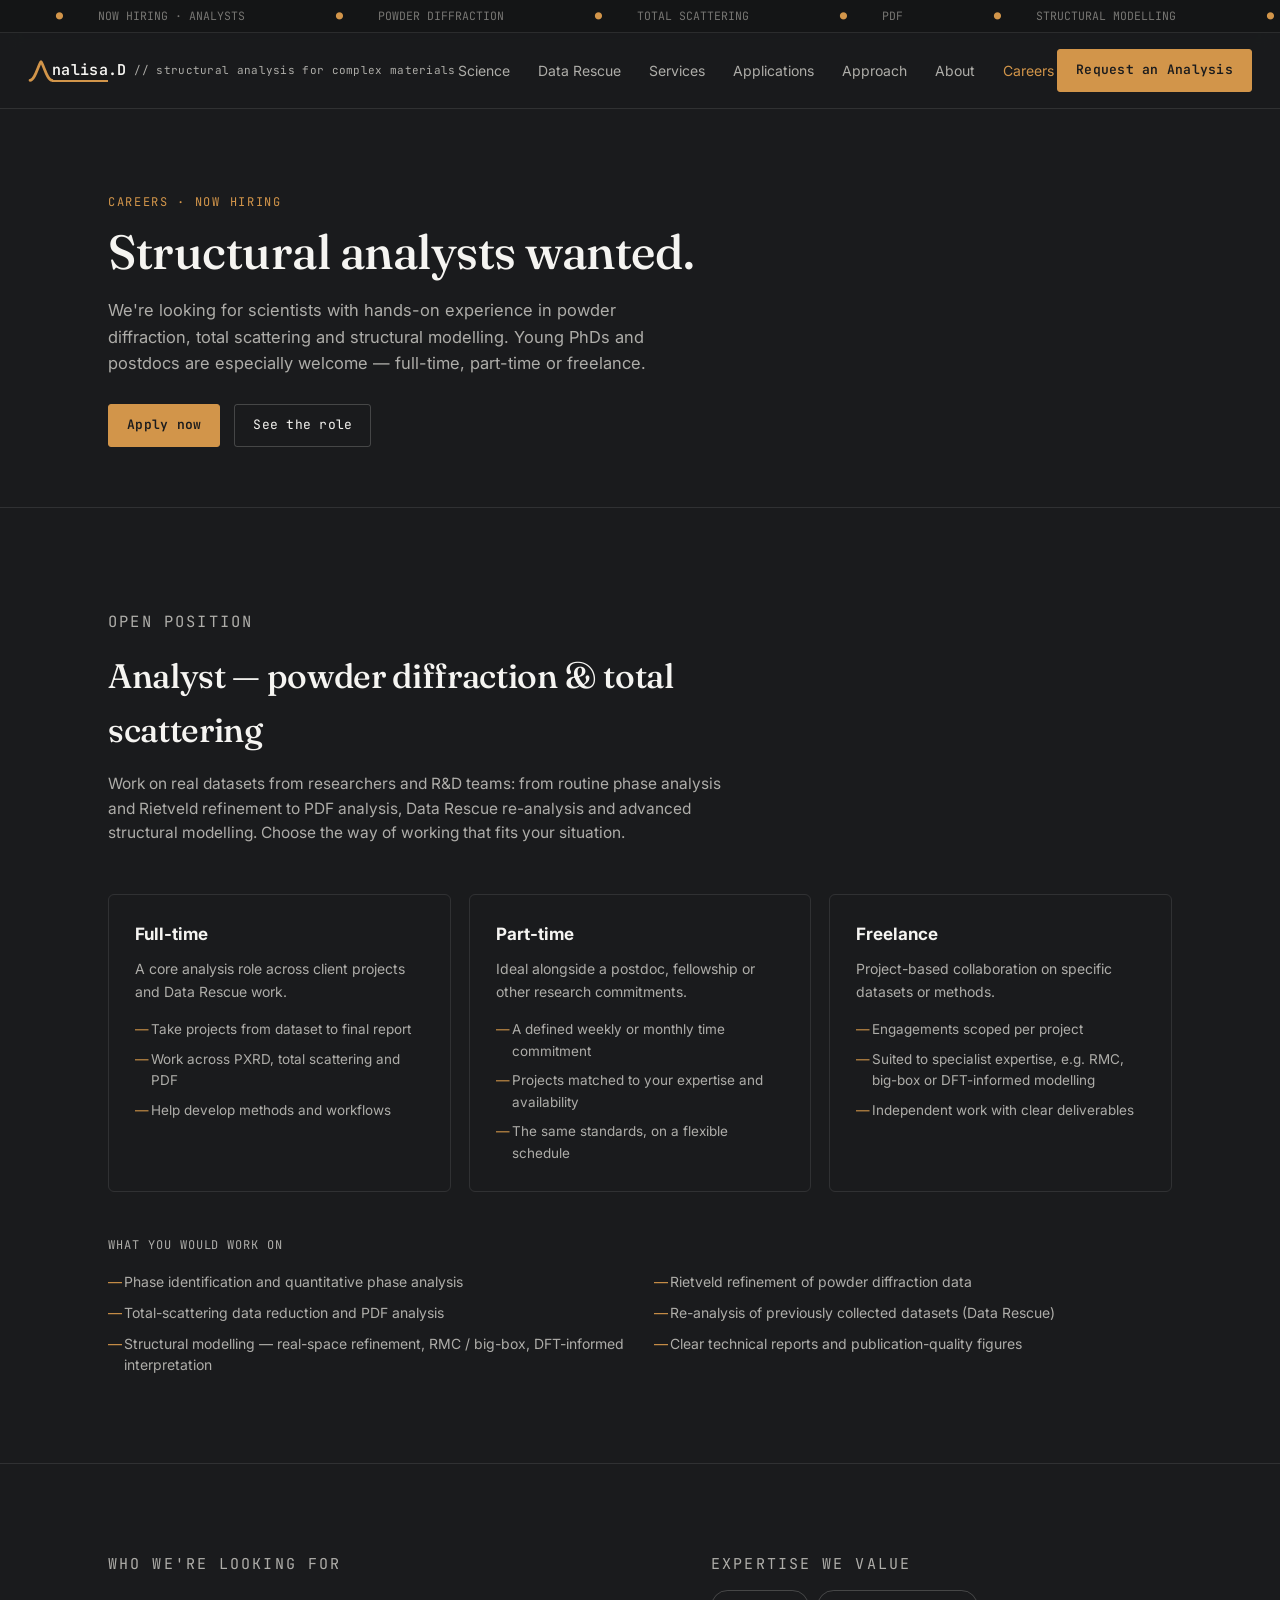
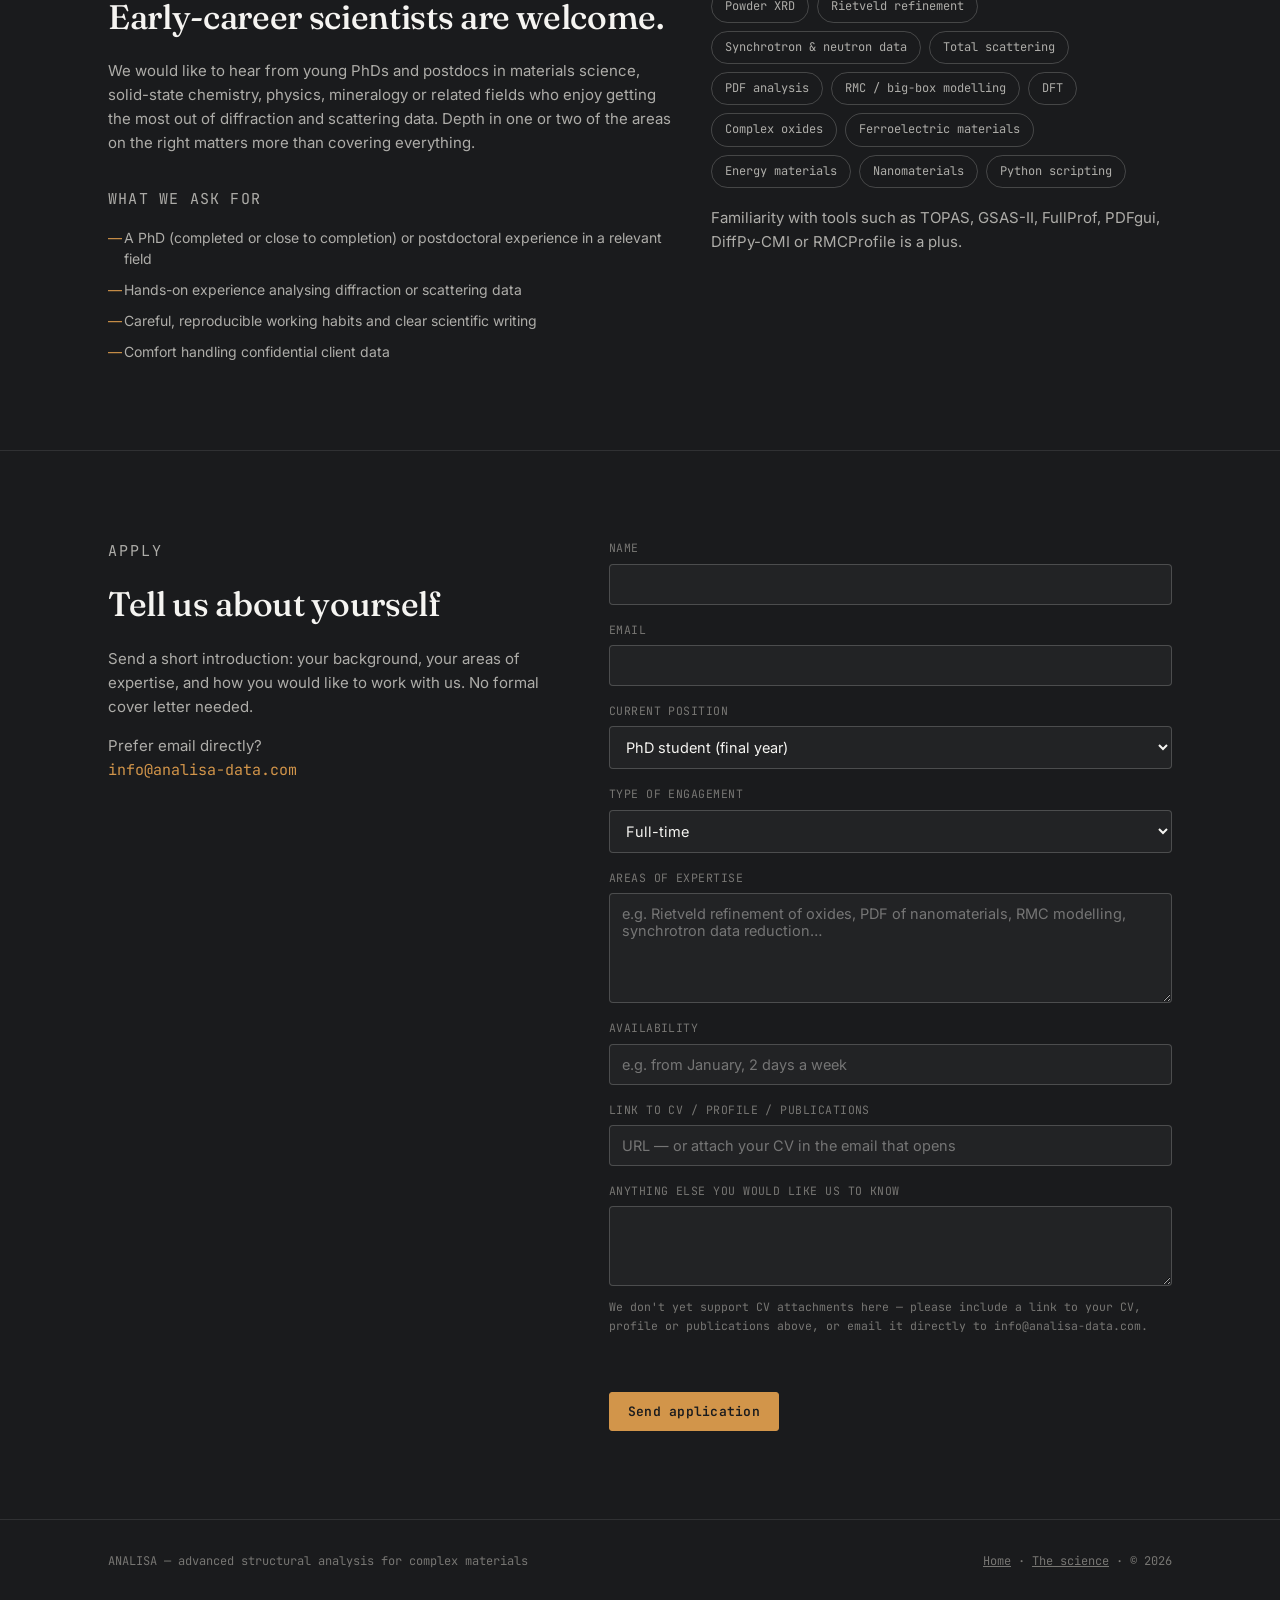
==== careers.html @ 8b906e0c "Add files via upload" ====
<!--
  ============================================================
  EDITING GUIDE — read this before making changes
  ============================================================
  This is a plain HTML file: no build step, no compiler.
  Edit it directly in cPanel File Manager's built-in editor,
  or in any text editor, then re-upload/save.

  SAFE TO EDIT YOURSELF:
    - Any visible text (search for the words you see on the
      site — headlines, paragraphs, card copy, stats, email).
    - Colors: see the ":root { ... }" block near the top of
      the <style> section below. Each --name: #hexcode; line
      is a color used sitewide — change the hex value, it
      updates everywhere that variable is used.

  ASK CLAUDE BEFORE EDITING:
    - Anything inside the final <script> block — this is the
      code that generates the diffraction/PDF charts from
      data, not hand-drawn artwork.
    - Layout/structure changes (new sections, grids, pages).
  ============================================================
-->
<!DOCTYPE html>
<html lang="en">
<head>
<meta charset="UTF-8">
<meta name="viewport" content="width=device-width, initial-scale=1.0">
<title>Careers — Analisa | Analyst positions in powder diffraction &amp; total scattering</title>
<meta name="description" content="Analisa is hiring analysts with expertise in powder diffraction, total scattering and structural modelling — full-time, part-time or freelance. Young PhDs and postdocs welcome.">
<link rel="preconnect" href="https://fonts.googleapis.com">
<link rel="preconnect" href="https://fonts.gstatic.com" crossorigin>
<link href="https://fonts.googleapis.com/css2?family=Fraunces:ital,wght@0,300;0,400;0,500;0,600;1,400;1,500&family=Inter:wght@400;500;600;700&family=JetBrains+Mono:wght@400;500;600&display=swap" rel="stylesheet">
<style>
  /* SITEWIDE COLORS — change any hex value below, it updates everywhere that variable is used */
  :root{
    --bg: #1A1B1D;
    --bg-panel: #222325;
    --bg-panel-2: #28292C;
    --accent: #D2954A;
    --blue: #7B9BB8;
    --rose: #C17568;
    --text: #F5F4F1;
    --text-dim: #AEADA9;
    --text-faint: #777673;
    --line: rgba(245,244,241,0.10);
    --line-strong: rgba(245,244,241,0.20);
    --font-display: 'Fraunces', serif;
    --font-body: 'Inter', sans-serif;
    --font-mono: 'JetBrains Mono', monospace;
    --wrap: 1120px;
  }

  *{ box-sizing: border-box; }
  html{ scroll-behavior: smooth; }
  @media (prefers-reduced-motion: reduce){
    html{ scroll-behavior: auto; }
    *{ animation-duration: 0.001ms !important; animation-iteration-count: 1 !important; transition-duration: 0.001ms !important; scroll-behavior: auto !important; }
  }

  body{
    margin:0;
    background: var(--bg);
    color: var(--text);
    font-family: var(--font-body);
    font-size: 16px;
    line-height: 1.6;
    -webkit-font-smoothing: antialiased;
  }

  a{ color: inherit; }
  :focus-visible{ outline: 2px solid var(--accent); outline-offset: 3px; }

  .wrap{ max-width: var(--wrap); margin: 0 auto; padding: 0 28px; }

  .eyebrow{
    font-family: var(--font-mono);
    font-size: 12px;
    letter-spacing: 0.14em;
    text-transform: uppercase;
    color: var(--accent);
    margin: 0 0 14px;
  }

  h1,h2,h3{ font-family: var(--font-display); font-weight: 500; margin: 0; color: var(--text); }

  /* ---------- Top ticker ---------- */
  .ticker{
    border-bottom: 1px solid var(--line);
    background: #141516;
    overflow: hidden;
    white-space: nowrap;
    font-family: var(--font-mono);
    font-size: 11.5px;
    color: var(--text-faint);
    padding: 7px 0;
  }
  .ticker span{ padding: 0 28px; }
  .ticker .dot{ color: var(--accent); }

  /* ---------- Nav ---------- */
  header.nav{
    position: sticky; top: 0; z-index: 50;
    background: rgba(26,27,29,0.86);
    backdrop-filter: blur(10px);
    border-bottom: 1px solid var(--line);
  }
  .nav-inner{
    display:flex; align-items:center; justify-content:space-between;
    padding: 16px 28px;
  }
  .logo{
    font-family: var(--font-mono);
    font-weight: 600;
    font-size: 15px;
    letter-spacing: 0.02em;
    text-decoration:none;
    color: var(--text);
    display:flex; align-items:center; gap:8px;
  }
  .logo .mark{ color: var(--accent); }
  .logo-lockup{ display:inline-flex; align-items:flex-end; }
  .peak-mark{ width: 26px; height: 22px; display:block; margin-right: -2px; }
  .logo-word{ font-family: var(--font-mono); font-weight: 600; font-size: 15px; letter-spacing: 0.02em; color: var(--text); border-bottom: 2px solid var(--accent); padding-bottom: 2px; line-height: 1; }
  .logo-suffix{ font-family: var(--font-mono); font-weight: 600; font-size: 15px; letter-spacing: 0.02em; color: var(--text); border-bottom: 2px solid transparent; padding-bottom: 2px; line-height: 1; }
  .logo .sub{ color: var(--text-dim); font-weight: 400; font-size: 11px; display:none; }
  @media (min-width: 1200px){ .logo .sub{ display:inline; } }

  nav.links{ display:none; gap: 28px; font-size: 14px; }
  nav.links a{ white-space: nowrap; }
  @media (max-width: 1100px){ nav.links{ gap: 20px; } }
  nav.links a{ text-decoration:none; color: var(--text-dim); transition: color .15s; }
  nav.links a:hover{ color: var(--text); }
  @media (min-width: 900px){ nav.links{ display:flex; } }

  .btn{
    font-family: var(--font-mono);
    font-size: 13px;
    letter-spacing: 0.02em;
    padding: 10px 18px;
    border-radius: 3px;
    text-decoration: none;
    display: inline-block;
    border: 1px solid var(--line-strong);
    color: var(--text);
    transition: border-color .15s, color .15s, background .15s;
  }
  .btn.primary{ background: var(--accent); color: #1A1B1D; border-color: var(--accent); font-weight: 600; }
  .btn.primary:hover{ background: #E5A85C; }
  .btn.ghost:hover{ border-color: var(--text-dim); color: var(--text); background: var(--bg-panel); }

  /* ---------- Hero ---------- */
  .hero{ position: relative; padding: 84px 0 60px; overflow: hidden; }
  .hero-content{ position: relative; max-width: 700px; }
  .hero h1{ font-size: clamp(32px, 4.6vw, 48px); line-height: 1.1; letter-spacing: -0.01em; }
  .hero p.lede{ color: var(--text-dim); font-size: 16.5px; margin: 18px 0 0; max-width: 560px; }
  .hero-ctas{ display:flex; gap: 14px; flex-wrap: wrap; margin-top: 28px; }
  .capabilities{ display:grid; grid-template-columns: repeat(2,1fr); gap: 12px; margin-top: 32px; max-width: 560px; }
  @media (min-width: 640px){ .capabilities{ grid-template-columns: repeat(4,1fr); } }
  .capability{ border: 1px solid var(--line); border-radius: 6px; padding: 12px 14px; }
  .capability b{ display:block; font-family: var(--font-mono); font-size: 12.5px; color: var(--accent); margin-bottom: 4px; }
  .capability span{ display:block; font-size: 12px; color: var(--text-faint); }
  .carousel-caption{ font-family: var(--font-mono); font-size: 12.5px; color: var(--text-faint); margin: 0 0 14px; max-width: 640px; }

  /* ---------- Slide carousel ---------- */
  .carousel-wrap{ position: relative; margin-top: 40px; }
  .carousel{
    display:flex; overflow-x:auto; scroll-snap-type:x mandatory; scroll-behavior:smooth;
    border-radius: 8px; border: 1px solid var(--line); background: var(--bg-panel);
    -webkit-overflow-scrolling:touch; scrollbar-width:none;
  }
  .carousel::-webkit-scrollbar{ display:none; }
  .slide{
    flex: 0 0 100%; scroll-snap-align: start; padding: 30px 36px; min-height: 260px;
    display:flex; flex-direction:column; justify-content:center;
  }
  .slide + .slide{ border-left: 1px solid var(--line); }
  .slide-eyebrow{ font-family: var(--font-mono); font-size: 11px; letter-spacing: 0.12em; text-transform: uppercase; color: var(--accent); margin-bottom: 10px; }
  .slide h3{ font-family: var(--font-body); font-weight: 700; font-size: 21px; margin-bottom: 10px; }
  .slide p{ color: var(--text-dim); font-size: 14.5px; max-width: 460px; margin: 0; }
  .slide-inner{ display:flex; align-items:center; justify-content: space-between; gap: 28px; flex-wrap: wrap; }
  .slide-text{ flex: 1 1 240px; }
  .slide-visual{ flex: 0 1 380px; max-width: 380px; min-width: 0; }
  .slide-visual svg{ display:block; width:100%; height:auto; }
  .slide-visual svg#slideSpots{ max-width: 220px; margin: 0 auto; }
  .slide.intro-slide, .slide.cta-slide{ align-items:center; text-align:center; }
  .slide.intro-slide h3, .slide.cta-slide h3{ font-size: 26px; max-width: 520px; }
  .slide.intro-slide p, .slide.cta-slide p{ margin: 0 auto; }
  .slide.cta-slide .btn{ margin-top: 20px; }

  .carousel-arrow{
    position:absolute; top:50%; transform:translateY(-50%);
    width:38px; height:38px; border-radius:50%;
    background: var(--bg-panel); border: 1px solid var(--line-strong);
    display:flex; align-items:center; justify-content:center; cursor:pointer; z-index:5;
    color: var(--text); font-family: var(--font-mono);
  }
  .carousel-arrow:hover{ border-color: var(--accent); color: var(--accent); }
  .carousel-arrow.prev{ left:-19px; }
  .carousel-arrow.next{ right:-19px; }
  @media (max-width: 760px){ .carousel-arrow{ display:none; } }

  .carousel-dots{ display:flex; justify-content:center; gap: 8px; margin-top: 16px; }
  .carousel-dot{ width:7px; height:7px; border-radius:50%; background: var(--line-strong); border:none; cursor:pointer; padding:0; transition: background .15s, transform .15s; }
  .carousel-dot.active{ background: var(--accent); transform: scale(1.35); }

  /* ---------- Sections generic ---------- */
  section{ padding: 88px 0; border-top: 1px solid var(--line); }
  section .head{ max-width: 620px; margin-bottom: 48px; }
  section h2{ font-size: clamp(26px, 3.4vw, 34px); letter-spacing: -0.01em; }
  section .head p{ color: var(--text-dim); margin-top: 14px; font-size: 15.5px; }

  /* ---------- Method ---------- */
  .stages{ display:grid; grid-template-columns: 1fr; gap: 0; }
  .stage{ display:grid; grid-template-columns: 64px 1fr; gap: 20px; padding: 26px 0; border-top: 1px solid var(--line); }
  .stage:first-child{ border-top: 1px solid var(--line-strong); }
  .stage-num{ font-family: var(--font-mono); color: var(--accent); font-size: 13px; padding-top: 3px; }
  .stage h3{ font-size: 19px; font-weight: 500; margin-bottom: 8px; font-family: var(--font-body); font-weight:600; }
  .stage p{ color: var(--text-dim); margin: 0; font-size: 15px; max-width: 620px; }

  .pull-quote{ margin-top: 48px; padding-top: 40px; border-top: 1px solid var(--line); }
  .pull-quote p{ font-family: var(--font-display); font-style: italic; font-weight: 400; font-size: clamp(20px, 2.6vw, 27px); color: var(--text); max-width: 760px; margin: 0; line-height: 1.4; }

  /* ---------- Data Rescue section ---------- */
  .subhead{ font-family: var(--font-mono); font-size: 12px; letter-spacing: 0.08em; text-transform: uppercase; color: var(--text-dim); margin: 0 0 16px; }
  .situation-grid{ display:grid; grid-template-columns: 1fr; gap: 10px 28px; }
  @media (min-width: 760px){ .situation-grid{ grid-template-columns: 1fr 1fr; } }
  .situation-grid div{ color: var(--text-dim); font-size: 14px; padding-left: 16px; position: relative; line-height: 1.5; }
  .situation-grid div::before{ content:'—'; position:absolute; left:0; color: var(--accent); }
  .subcol-grid{ display:grid; grid-template-columns: 1fr; gap: 28px; }
  @media (min-width: 640px){ .subcol-grid{ grid-template-columns: 1fr 1fr; } }
  .subcol-grid b{ display:block; font-family: var(--font-mono); font-size: 12.5px; color: var(--accent); margin-bottom: 10px; letter-spacing: .03em; }
  .subcol-grid ul{ list-style:none; margin:0; padding:0; display:grid; gap: 7px; }
  .subcol-grid li{ color: var(--text-dim); font-size: 13.5px; padding-left: 14px; position: relative; }
  .subcol-grid li::before{ content:'·'; position:absolute; left:0; color: var(--text-faint); }

  /* ---------- Outputs ---------- */
  .outputs{ display:grid; grid-template-columns: 1fr; gap: 24px; }
  @media (min-width: 900px){ .outputs{ grid-template-columns: 1fr 1fr; } }
  .output-card{ background: var(--bg-panel); border: 1px solid var(--line); border-radius: 6px; padding: 22px; }
  .output-card h3{ font-family: var(--font-body); font-weight: 600; font-size: 16px; margin-bottom: 4px; }
  .output-card .sub{ color: var(--text-faint); font-size: 12.5px; font-family: var(--font-mono); margin-bottom: 16px; }
  .output-card svg{ display:block; width:100%; height:auto; }
  .stats{
    margin-top: 16px; display:grid; grid-template-columns: repeat(3,1fr); gap: 10px;
    font-family: var(--font-mono); font-size: 12px; border-top: 1px solid var(--line); padding-top: 14px;
  }
  .stats div span{ display:block; color: var(--text-faint); font-size: 10.5px; margin-bottom: 3px; letter-spacing: .04em; }
  .stats div b{ color: var(--text); font-weight: 500; font-size: 14px; }
  .legend{ display:flex; gap:16px; flex-wrap:wrap; font-family: var(--font-mono); font-size: 11px; color: var(--text-dim); margin-top: 10px; }
  .legend i{ display:inline-block; width:10px; height:2px; margin-right:6px; vertical-align: middle; }

  /* ---------- Applications ---------- */
  .app-grid{ display:grid; grid-template-columns: 1fr; gap: 1px; background: var(--line); border: 1px solid var(--line); border-radius: 6px; overflow:hidden; }
  @media (min-width: 720px){ .app-grid{ grid-template-columns: 1fr 1fr; } }
  @media (min-width: 1020px){ .app-grid-6{ grid-template-columns: 1fr 1fr 1fr; } }
  .app-card{ background: var(--bg-panel); padding: 28px; }
  .app-card .tag{ font-family: var(--font-mono); font-size: 11px; color: var(--accent); letter-spacing: .05em; margin-bottom: 10px; text-transform: uppercase;}
  .app-card h3{ font-family: var(--font-body); font-weight: 600; font-size: 17px; margin-bottom: 10px; }
  .app-card p{ color: var(--text-dim); font-size: 14.5px; margin:0; }

  /* ---------- Services (technical) ---------- */
  .service-grid{ display:grid; grid-template-columns: 1fr; gap: 18px; }
  @media (min-width: 900px){ .service-grid{ grid-template-columns: repeat(3,1fr); } }
  .service-detail{ border: 1px solid var(--line); border-radius: 6px; padding: 26px; transition: border-color .15s; }
  .service-detail:hover{ border-color: var(--line-strong); }
  .service-detail h3{ font-family: var(--font-body); font-weight: 700; font-size: 17px; margin-bottom: 10px; }
  .service-detail > p{ color: var(--text-dim); font-size: 14px; margin: 0 0 16px; }
  .service-detail ul{ list-style:none; margin:0; padding:0; display:grid; gap: 8px; }
  .service-detail li{ color: var(--text-dim); font-size: 13.5px; padding-left: 16px; position: relative; }
  .service-detail li::before{ content:'—'; position:absolute; left:0; color: var(--accent); }

  .tier-note{ margin-top: 40px; padding-top: 32px; border-top: 1px solid var(--line); }
  .tiers{ display:grid; grid-template-columns: 1fr; gap: 12px; margin-bottom: 18px; }
  @media (min-width: 720px){ .tiers{ grid-template-columns: repeat(3,1fr); } }
  .tier{ border: 1px solid var(--line); border-radius: 6px; padding: 14px 16px; }
  .tier b{ display:block; font-family: var(--font-mono); font-size: 13px; color: var(--accent); margin-bottom: 4px; }
  .tier span{ display:block; font-size: 13px; color: var(--text-dim); }
  .tier-note > p{ font-size: 14.5px; color: var(--text-dim); margin:0; }
  .tier-note > p a{ color: var(--accent); text-decoration: underline; }

  /* ---------- About ---------- */
  .about-grid{ display:grid; grid-template-columns: 1fr; gap: 40px; }
  @media (min-width: 900px){ .about-grid{ grid-template-columns: 1.1fr 0.9fr; } }
  .about-grid p{ color: var(--text-dim); font-size: 15px; }
  .chip-list{ display:flex; flex-wrap:wrap; gap: 8px; }
  .chip{ font-family: var(--font-mono); font-size: 12px; color: var(--text-dim); border: 1px solid var(--line-strong); border-radius: 20px; padding: 6px 13px; }

  /* ---------- Contact ---------- */
  .contact-grid{ display:grid; grid-template-columns: 1fr; gap: 40px; }
  @media (min-width: 900px){ .contact-grid{ grid-template-columns: 0.9fr 1.1fr; } }
  .contact-info p{ color: var(--text-dim); font-size: 15px; }
  .contact-info .email{ font-family: var(--font-mono); color: var(--accent); text-decoration:none; font-size: 15px; }
  .contact-info .email:hover{ text-decoration: underline; }
  form{ display:grid; gap: 16px; }
  .field{ display:grid; gap: 6px; }
  label{ font-family: var(--font-mono); font-size: 11.5px; color: var(--text-faint); letter-spacing: .04em; text-transform: uppercase; }
  input, textarea, select{
    background: var(--bg-panel);
    border: 1px solid var(--line-strong);
    border-radius: 4px;
    padding: 11px 12px;
    color: var(--text);
    font-family: var(--font-body);
    font-size: 14.5px;
  }
  input:focus, textarea:focus, select:focus{ border-color: var(--accent); }
  textarea{ resize: vertical; min-height: 110px; }
  .form-note{ font-family: var(--font-mono); font-size: 11.5px; color: var(--text-faint); margin-top: -4px; }
  .form-status{ font-size: 13.5px; margin: 0; min-height: 1em; }
  .form-status.success{ color: #7FBF7F; }
  .form-status.error{ color: var(--rose); }

  /* ---------- Footer ---------- */
  footer{ border-top: 1px solid var(--line); padding: 32px 0; }
  .foot-inner{ display:flex; justify-content: space-between; align-items:center; flex-wrap: wrap; gap: 10px; font-family: var(--font-mono); font-size: 12px; color: var(--text-faint); }

  /* ---------- Reveal on scroll ---------- */
  .reveal{ opacity: 0; transform: translateY(14px); transition: opacity .6s ease, transform .6s ease; }
  .reveal.in{ opacity: 1; transform: translateY(0); }
</style>
<style>
  /* ---------- Careers page additions ---------- */
  .role-head{ max-width: 720px; }
  .apply-note{ font-family: var(--font-mono); font-size: 12.5px; color: var(--text-dim); margin-top: 22px; }
  .req-block{ margin-top: 44px; }
  .tools-note{ color: var(--text-dim); font-size: 14px; margin: 18px 0 0; }
  nav.links a.active{ color: var(--accent); }
</style>
</head>
<body>

<div class="ticker" aria-hidden="true">
  <span><span class="dot">●</span> NOW HIRING · ANALYSTS</span>
  <span><span class="dot">●</span> POWDER DIFFRACTION</span>
  <span><span class="dot">●</span> TOTAL SCATTERING</span>
  <span><span class="dot">●</span> PDF</span>
  <span><span class="dot">●</span> STRUCTURAL MODELLING</span>
  <span><span class="dot">●</span> NOW HIRING · ANALYSTS</span>
  <span><span class="dot">●</span> POWDER DIFFRACTION</span>
  <span><span class="dot">●</span> TOTAL SCATTERING</span>
</div>

<header class="nav">
  <div class="nav-inner">
    <a class="logo" href="index.html">
      <span class="logo-lockup"><svg class="peak-mark" viewBox="0 0 30 26" aria-hidden="true"><path d="M2,24 C8,24 12,5 15,2 C18,5 22,24 28,24" fill="none" stroke="var(--accent)" stroke-width="3.2" stroke-linecap="round" stroke-linejoin="round"/></svg><span class="logo-word">nalisa</span><span class="logo-suffix">.D</span></span><span class="sub">// structural analysis for complex materials</span>
    </a>
    <nav class="links">
      <a href="science.html">Science</a>
      <a href="index.html#data-rescue">Data Rescue</a>
      <a href="index.html#services">Services</a>
      <a href="index.html#applications">Applications</a>
      <a href="index.html#approach">Approach</a>
      <a href="index.html#about">About</a>
      <a href="careers.html" class="active">Careers</a>
    </nav>
    <a class="btn primary" href="index.html#contact">Request an Analysis</a>
  </div>
</header>

<main id="top">

  <section class="hero" style="border-top:none; padding-top: 84px;">
    <div class="wrap">
      <div class="hero-content">
        <p class="eyebrow">CAREERS · NOW HIRING</p>
        <h1>Structural analysts wanted.</h1>
        <p class="lede">We're looking for scientists with hands-on experience in powder diffraction, total scattering and structural modelling. Young PhDs and postdocs are especially welcome — full-time, part-time or freelance.</p>
        <div class="hero-ctas">
          <a class="btn primary" href="#apply">Apply now</a>
          <a class="btn ghost" href="#role">See the role</a>
        </div>
      </div>
    </div>
  </section>

  <section id="role">
    <div class="wrap">
      <div class="head role-head reveal">
        <p class="eyebrow">Open position</p>
        <h2>Analyst — powder diffraction &amp; total scattering</h2>
        <p>Work on real datasets from researchers and R&amp;D teams: from routine phase analysis and Rietveld refinement to PDF analysis, Data Rescue re-analysis and advanced structural modelling. Choose the way of working that fits your situation.</p>
      </div>

      <div class="service-grid reveal">
        <div class="service-detail">
          <h3>Full-time</h3>
          <p>A core analysis role across client projects and Data Rescue work.</p>
          <ul>
            <li>Take projects from dataset to final report</li>
            <li>Work across PXRD, total scattering and PDF</li>
            <li>Help develop methods and workflows</li>
          </ul>
        </div>
        <div class="service-detail">
          <h3>Part-time</h3>
          <p>Ideal alongside a postdoc, fellowship or other research commitments.</p>
          <ul>
            <li>A defined weekly or monthly time commitment</li>
            <li>Projects matched to your expertise and availability</li>
            <li>The same standards, on a flexible schedule</li>
          </ul>
        </div>
        <div class="service-detail">
          <h3>Freelance</h3>
          <p>Project-based collaboration on specific datasets or methods.</p>
          <ul>
            <li>Engagements scoped per project</li>
            <li>Suited to specialist expertise, e.g. RMC, big-box or DFT-informed modelling</li>
            <li>Independent work with clear deliverables</li>
          </ul>
        </div>
      </div>

      <div class="req-block reveal">
        <p class="subhead">What you would work on</p>
        <div class="situation-grid">
          <div>Phase identification and quantitative phase analysis</div>
          <div>Rietveld refinement of powder diffraction data</div>
          <div>Total-scattering data reduction and PDF analysis</div>
          <div>Re-analysis of previously collected datasets (Data Rescue)</div>
          <div>Structural modelling — real-space refinement, RMC / big-box, DFT-informed interpretation</div>
          <div>Clear technical reports and publication-quality figures</div>
        </div>
      </div>
    </div>
  </section>

  <section id="who">
    <div class="wrap">
      <div class="about-grid reveal">
        <div>
          <p class="eyebrow">Who we're looking for</p>
          <h2>Early-career scientists are welcome.</h2>
          <p>We would like to hear from young PhDs and postdocs in materials science, solid-state chemistry, physics, mineralogy or related fields who enjoy getting the most out of diffraction and scattering data. Depth in one or two of the areas on the right matters more than covering everything.</p>
          <div class="req-block" style="margin-top:32px;">
            <p class="subhead">What we ask for</p>
            <div class="situation-grid" style="grid-template-columns:1fr;">
              <div>A PhD (completed or close to completion) or postdoctoral experience in a relevant field</div>
              <div>Hands-on experience analysing diffraction or scattering data</div>
              <div>Careful, reproducible working habits and clear scientific writing</div>
              <div>Comfort handling confidential client data</div>
            </div>
          </div>
        </div>
        <div>
          <p class="eyebrow">Expertise we value</p>
          <div class="chip-list">
            <span class="chip">Powder XRD</span>
            <span class="chip">Rietveld refinement</span>
            <span class="chip">Synchrotron &amp; neutron data</span>
            <span class="chip">Total scattering</span>
            <span class="chip">PDF analysis</span>
            <span class="chip">RMC / big-box modelling</span>
            <span class="chip">DFT</span>
            <span class="chip">Complex oxides</span>
            <span class="chip">Ferroelectric materials</span>
            <span class="chip">Energy materials</span>
            <span class="chip">Nanomaterials</span>
            <span class="chip">Python scripting</span>
          </div>
          <p class="tools-note">Familiarity with tools such as TOPAS, GSAS-II, FullProf, PDFgui, DiffPy-CMI or RMCProfile is a plus.</p>
        </div>
      </div>
    </div>
  </section>

  <section id="apply">
    <div class="wrap">
      <div class="contact-grid reveal">
        <div class="contact-info">
          <p class="eyebrow">Apply</p>
          <h2>Tell us about yourself</h2>
          <p>Send a short introduction: your background, your areas of expertise, and how you would like to work with us. No formal cover letter needed.</p>
          <p>Prefer email directly?<br><a class="email" href="mailto:info@analisa-data.com?subject=Application">info@analisa-data.com</a></p>
        </div>
        <form id="careersForm">
          <div class="field">
            <label for="name">Name</label>
            <input id="name" name="name" type="text" required>
          </div>
          <div class="field">
            <label for="email">Email</label>
            <input id="email" name="email" type="email" required>
          </div>
          <div class="field">
            <label for="position">Current position</label>
            <select id="position" name="position">
              <option>PhD student (final year)</option>
              <option>PhD (completed)</option>
              <option>Postdoc</option>
              <option>Other researcher / professional</option>
            </select>
          </div>
          <div class="field">
            <label for="engagement">Type of engagement</label>
            <select id="engagement" name="engagement">
              <option>Full-time</option>
              <option>Part-time</option>
              <option>Freelance</option>
              <option>Open to any</option>
            </select>
          </div>
          <div class="field">
            <label for="expertise">Areas of expertise</label>
            <textarea id="expertise" name="expertise" required placeholder="e.g. Rietveld refinement of oxides, PDF of nanomaterials, RMC modelling, synchrotron data reduction…"></textarea>
          </div>
          <div class="field">
            <label for="availability">Availability</label>
            <input id="availability" name="availability" type="text" placeholder="e.g. from January, 2 days a week">
          </div>
          <div class="field">
            <label for="profile">Link to CV / profile / publications</label>
            <input id="profile" name="profile" type="text" placeholder="URL — or attach your CV in the email that opens">
          </div>
          <div class="field">
            <label for="notes">Anything else you would like us to know</label>
            <textarea id="notes" name="notes" style="min-height:80px;"></textarea>
          </div>
          <p class="form-note">We don't yet support CV attachments here — please include a link to your CV, profile or publications above, or email it directly to info@analisa-data.com.</p>
          <p class="form-status" id="careersStatus" role="status" aria-live="polite"></p>
          <button class="btn primary" type="submit" id="careersSubmit" style="justify-self:start;">Send application</button>
        </form>
      </div>
    </div>
  </section>
</main>

<footer>
  <div class="wrap foot-inner">
    <span>ANALISA — advanced structural analysis for complex materials</span>
    <span><a href="index.html" style="color:inherit;">Home</a> · <a href="science.html" style="color:inherit;">The science</a> · © 2026</span>
  </div>
</footer>

<script>
(function(){
  // Scroll reveal
  const io = new IntersectionObserver((entries)=>{
    entries.forEach(e=>{ if (e.isIntersecting){ e.target.classList.add('in'); io.unobserve(e.target); } });
  }, {threshold: 0.12});
  document.querySelectorAll('.reveal').forEach(elm=>io.observe(elm));

  // Application form -> mailto
  const form = document.getElementById('careersForm');
  const statusEl = document.getElementById('careersStatus');
  const submitBtn = document.getElementById('careersSubmit');
  form.addEventListener('submit', async function(e){
    e.preventDefault();
    const v = id => document.getElementById(id).value;
    const payload = {
      name: v('name'), email: v('email'), position: v('position'),
      engagement: v('engagement'), availability: v('availability'),
      profile: v('profile'), expertise: v('expertise'), notes: v('notes')
    };
    submitBtn.disabled = true;
    submitBtn.textContent = 'Sending…';
    statusEl.textContent = '';
    statusEl.className = 'form-status';
    try {
      const res = await fetch('/api/apply', {
        method: 'POST',
        headers: { 'content-type': 'application/json' },
        body: JSON.stringify(payload)
      });
      const result = await res.json();
      if (result.ok) {
        form.reset();
        statusEl.textContent = 'Thanks — your application has been sent. We\'ll be in touch soon.';
        statusEl.classList.add('success');
      } else {
        statusEl.textContent = result.error || 'Something went wrong. Please email us directly at info@analisa-data.com.';
        statusEl.classList.add('error');
      }
    } catch (err) {
      statusEl.textContent = 'Could not reach the server. Please email us directly at info@analisa-data.com.';
      statusEl.classList.add('error');
    } finally {
      submitBtn.disabled = false;
      submitBtn.textContent = 'Send application';
    }
  });
})();
</script>
</body>
</html>
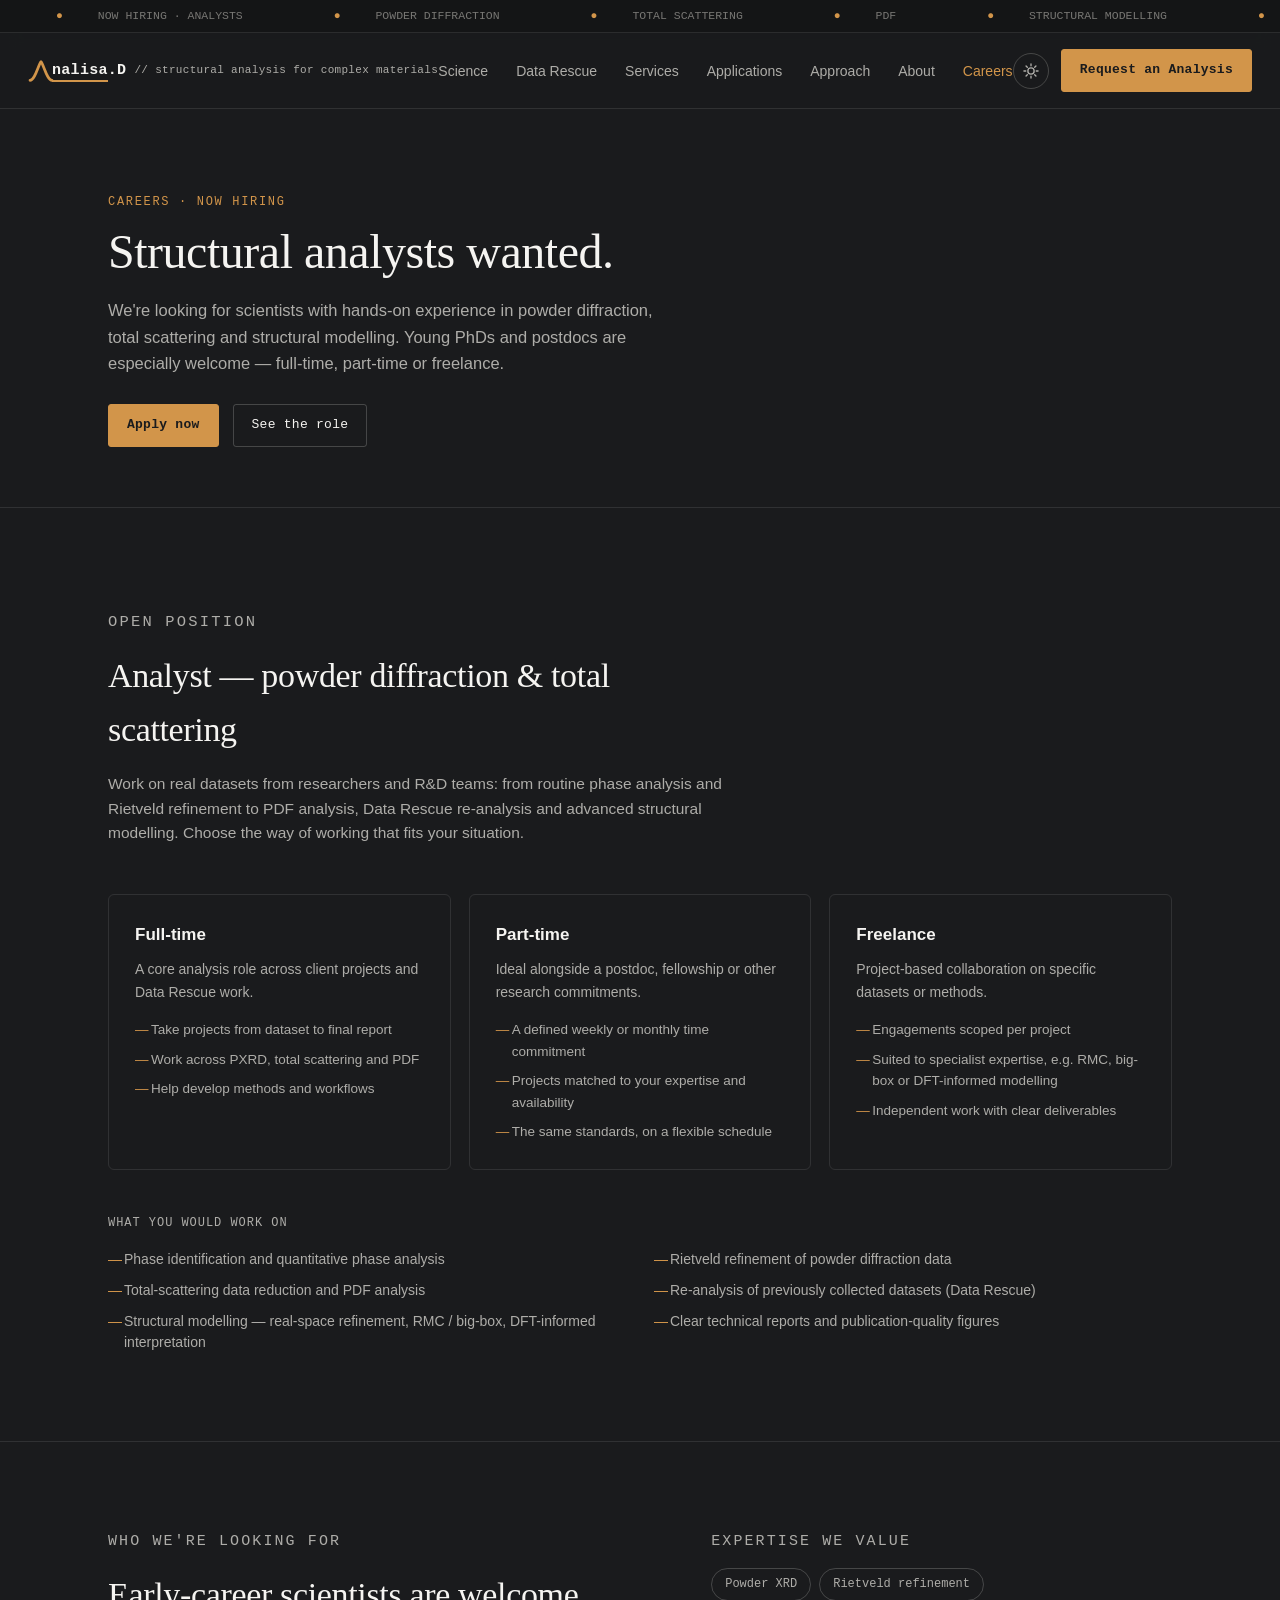
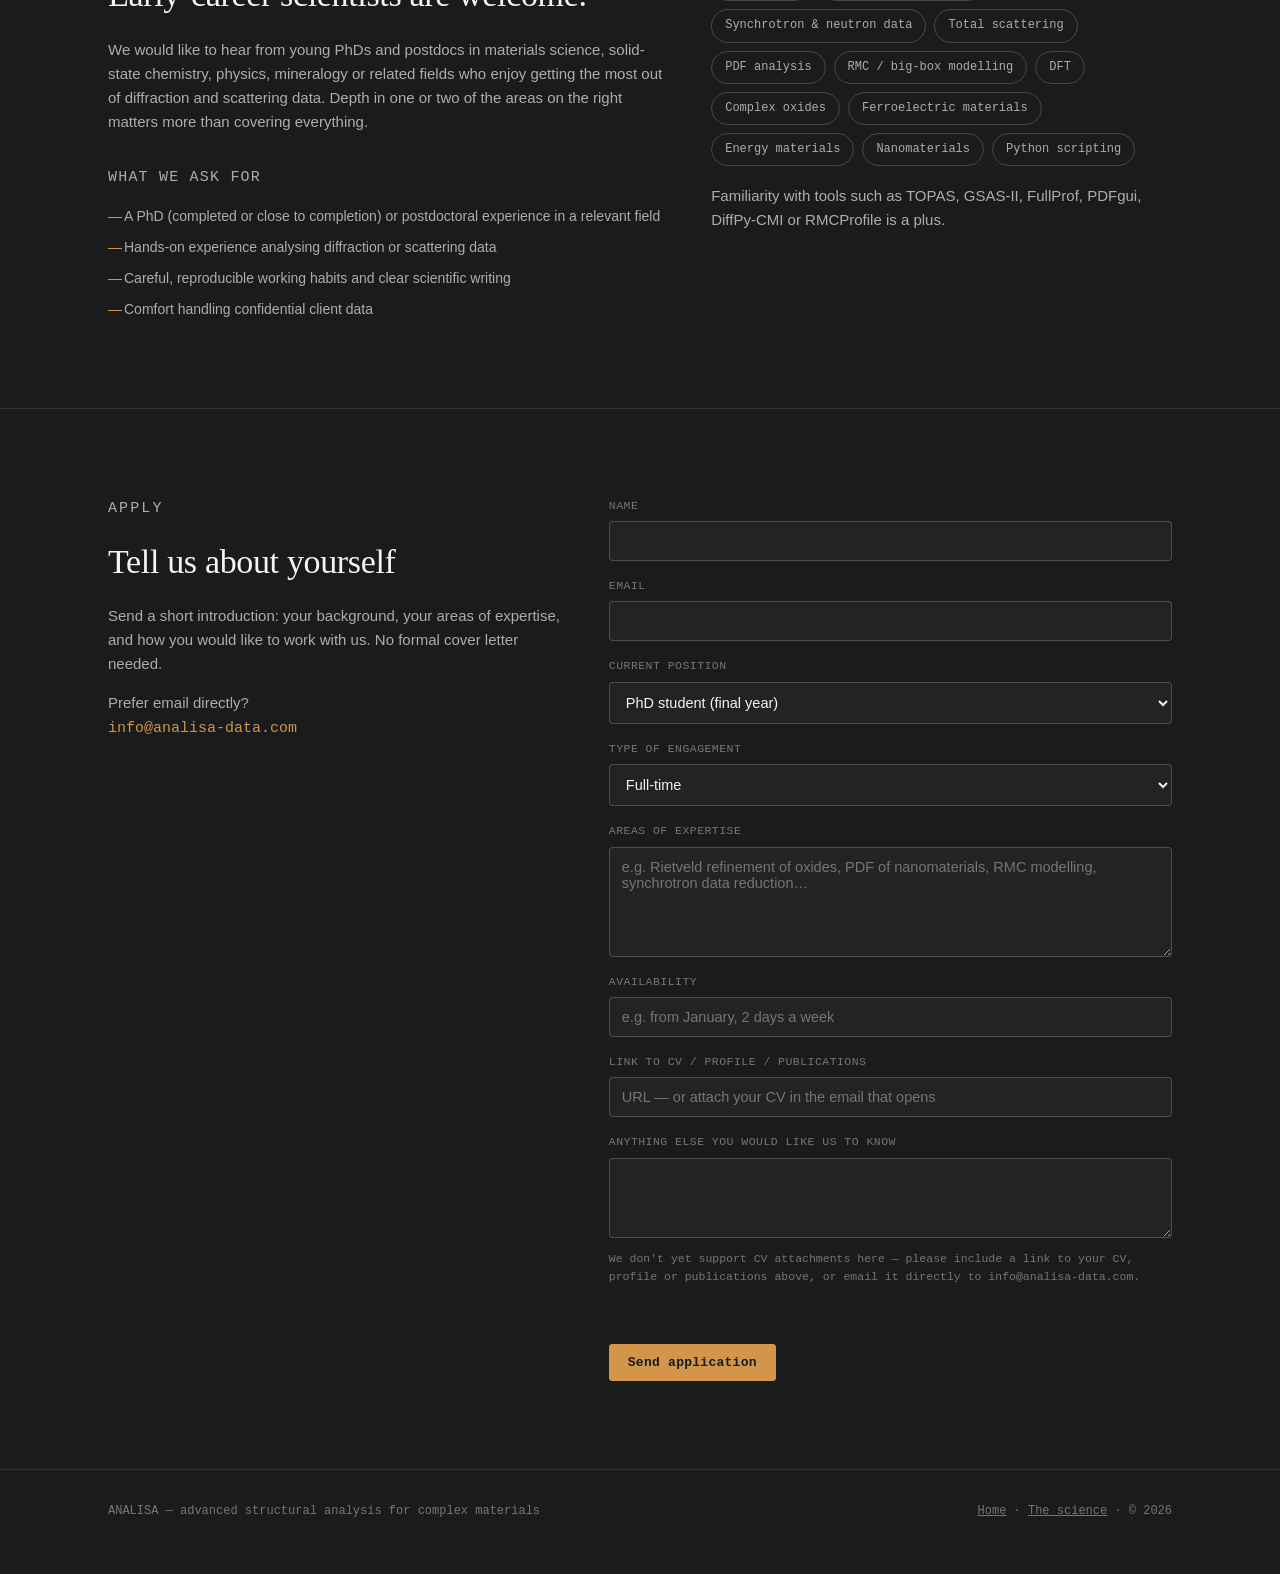
==== commit e5a85d2c: "Add files via upload" ====
--- a/careers.html
+++ b/careers.html
@@ -26,11 +26,17 @@
 <head>
 <meta charset="UTF-8">
 <meta name="viewport" content="width=device-width, initial-scale=1.0">
+<meta name="color-scheme" content="dark light">
+<meta name="theme-color" content="#1A1B1D">
+<script>
+/* applies the saved theme before the page paints, so there is no flash. Dark is the default. */
+(function(){var r=document.documentElement;r.classList.add('js');var t='dark';try{var s=localStorage.getItem('theme');if(s==='light'||s==='dark'){t=s;}}catch(e){}r.setAttribute('data-theme',t);})();
+</script>
 <title>Careers — Analisa | Analyst positions in powder diffraction &amp; total scattering</title>
 <meta name="description" content="Analisa is hiring analysts with expertise in powder diffraction, total scattering and structural modelling — full-time, part-time or freelance. Young PhDs and postdocs welcome.">
-<link rel="preconnect" href="https://fonts.googleapis.com">
-<link rel="preconnect" href="https://fonts.gstatic.com" crossorigin>
-<link href="https://fonts.googleapis.com/css2?family=Fraunces:ital,wght@0,300;0,400;0,500;0,600;1,400;1,500&family=Inter:wght@400;500;600;700&family=JetBrains+Mono:wght@400;500;600&display=swap" rel="stylesheet">
+<link rel="preload" href="fonts/inter-v20-latin-regular.woff2" as="font" type="font/woff2" crossorigin>
+<link rel="preload" href="fonts/fraunces-v38-latin-500.woff2" as="font" type="font/woff2" crossorigin>
+<link rel="stylesheet" href="fonts.css">
 <style>
   /* SITEWIDE COLORS — change any hex value below, it updates everywhere that variable is used */
   :root{
@@ -50,6 +56,21 @@
     --font-mono: 'JetBrains Mono', monospace;
     --wrap: 1120px;
   }
+  /* ---------- Theme: dark is the default; visitors can switch to light (saved in their browser) ---------- */
+  :root{
+    --accent-hover: #E5A85C; --on-accent: #1A1B1D; --ok: #7FBF7F;
+    --nav-bg: rgba(26,27,29,0.86); --ticker-bg: #141516;
+    color-scheme: dark;
+  }
+  :root[data-theme="light"]{
+    color-scheme: light;
+    --bg: #F6F4EF; --bg-panel: #FFFFFF; --bg-panel-2: #ECE9E1;
+    --text: #1D2126; --heading: #12151A; --text-dim: #4C525B; --text-faint: #666C75;
+    --line: rgba(20,23,27,0.12); --line-strong: rgba(20,23,27,0.24);
+    --accent: #9A5B10; --accent-hover: #85500D; --on-accent: #FFFFFF;
+    --blue: #3A6A96; --rose: #A04437; --ok: #2E7D3B;
+    --nav-bg: rgba(246,244,239,0.88); --ticker-bg: #ECE9E1;
+  }
 
   *{ box-sizing: border-box; }
   html{ scroll-behavior: smooth; }
@@ -87,7 +108,7 @@
   /* ---------- Top ticker ---------- */
   .ticker{
     border-bottom: 1px solid var(--line);
-    background: #141516;
+    background: var(--ticker-bg);
     overflow: hidden;
     white-space: nowrap;
     font-family: var(--font-mono);
@@ -101,7 +122,7 @@
   /* ---------- Nav ---------- */
   header.nav{
     position: sticky; top: 0; z-index: 50;
-    background: rgba(26,27,29,0.86);
+    background: var(--nav-bg);
     backdrop-filter: blur(10px);
     border-bottom: 1px solid var(--line);
   }
@@ -145,8 +166,8 @@
     color: var(--text);
     transition: border-color .15s, color .15s, background .15s;
   }
-  .btn.primary{ background: var(--accent); color: #1A1B1D; border-color: var(--accent); font-weight: 600; }
-  .btn.primary:hover{ background: #E5A85C; }
+  .btn.primary{ background: var(--accent); color: var(--on-accent); border-color: var(--accent); font-weight: 600; }
+  .btn.primary:hover{ background: var(--accent-hover); }
   .btn.ghost:hover{ border-color: var(--text-dim); color: var(--text); background: var(--bg-panel); }
 
   /* ---------- Hero ---------- */
@@ -308,8 +329,9 @@
   textarea{ resize: vertical; min-height: 110px; }
   .form-note{ font-family: var(--font-mono); font-size: 11.5px; color: var(--text-faint); margin-top: -4px; }
   .form-status{ font-size: 13.5px; margin: 0; min-height: 1em; }
-  .form-status.success{ color: #7FBF7F; }
+  .form-status.success{ color: var(--ok); }
   .form-status.error{ color: var(--rose); }
+  .hp{ position: absolute; left: -9999px; width: 1px; height: 1px; overflow: hidden; }
 
   /* ---------- Footer ---------- */
   footer{ border-top: 1px solid var(--line); padding: 32px 0; }
@@ -318,6 +340,17 @@
   /* ---------- Reveal on scroll ---------- */
   .reveal{ opacity: 0; transform: translateY(14px); transition: opacity .6s ease, transform .6s ease; }
   .reveal.in{ opacity: 1; transform: translateY(0); }
+
+  /* ---------- Theme toggle ---------- */
+  .nav-actions{ display:flex; align-items:center; gap: 12px; }
+  .theme-toggle{ display:none; width: 36px; height: 36px; border-radius: 50%; border: 1px solid var(--line-strong); background: transparent; color: var(--text-dim); cursor: pointer; align-items:center; justify-content:center; padding: 0; transition: color .15s, border-color .15s; }
+  html.js .theme-toggle{ display:inline-flex; }
+  .theme-toggle:hover{ color: var(--accent); border-color: var(--accent); }
+  .theme-toggle svg{ width: 18px; height: 18px; fill: none; stroke: currentColor; stroke-width: 1.8; stroke-linecap: round; stroke-linejoin: round; }
+  html[data-theme="dark"] .theme-toggle .ico-moon, html[data-theme="light"] .theme-toggle .ico-sun{ display:none; }
+  html.theme-anim *, html.theme-anim *::before, html.theme-anim *::after{ transition: background-color .3s ease, color .3s ease, border-color .3s ease, fill .3s ease, stroke .3s ease !important; }
+  @media (prefers-reduced-motion: reduce){ html.theme-anim *, html.theme-anim *::before, html.theme-anim *::after{ transition: none !important; } }
+  @media (max-width: 480px){ .nav-inner{ padding: 14px 16px; } .nav-actions{ gap: 8px; } .nav-actions .btn{ padding: 9px 12px; font-size: 12px; } }
 </style>
 <style>
   /* ---------- Careers page additions ---------- */
@@ -355,7 +388,13 @@
       <a href="index.html#about">About</a>
       <a href="careers.html" class="active">Careers</a>
     </nav>
-    <a class="btn primary" href="index.html#contact">Request an Analysis</a>
+    <div class="nav-actions">
+      <button class="theme-toggle" id="themeToggle" type="button" aria-label="Switch to light theme" title="Switch to light theme">
+        <svg class="ico-sun" viewBox="0 0 24 24" aria-hidden="true"><circle cx="12" cy="12" r="4.2"/><path d="M12 2.6v2.4M12 19v2.4M2.6 12H5M19 12h2.4M5.4 5.4l1.7 1.7M16.9 16.9l1.7 1.7M5.4 18.6l1.7-1.7M16.9 7.1l1.7-1.7"/></svg>
+        <svg class="ico-moon" viewBox="0 0 24 24" aria-hidden="true"><path d="M20.4 14.3A8.6 8.6 0 0 1 9.7 3.6a8.6 8.6 0 1 0 10.7 10.7z"/></svg>
+      </button>
+      <a class="btn primary" href="index.html#contact">Request an Analysis</a>
+    </div>
   </div>
 </header>
 
@@ -519,6 +558,7 @@
             <textarea id="notes" name="notes" style="min-height:80px;"></textarea>
           </div>
           <p class="form-note">We don't yet support CV attachments here — please include a link to your CV, profile or publications above, or email it directly to info@analisa-data.com.</p>
+          <div class="hp" aria-hidden="true"><label for="website">Leave this field empty</label><input id="website" name="website" type="text" tabindex="-1" autocomplete="off"></div>
           <p class="form-status" id="careersStatus" role="status" aria-live="polite"></p>
           <button class="btn primary" type="submit" id="careersSubmit" style="justify-self:start;">Send application</button>
         </form>
@@ -552,7 +592,7 @@
     const payload = {
       name: v('name'), email: v('email'), position: v('position'),
       engagement: v('engagement'), availability: v('availability'),
-      profile: v('profile'), expertise: v('expertise'), notes: v('notes')
+      profile: v('profile'), expertise: v('expertise'), notes: v('notes'), website: v('website')
     };
     submitBtn.disabled = true;
     submitBtn.textContent = 'Sending…';
@@ -583,5 +623,27 @@
   });
 })();
 </script>
+<script>
+(function(){
+  var root = document.documentElement, btn = document.getElementById('themeToggle');
+  if (!btn) return;
+  var meta = document.querySelector('meta[name="theme-color"]');
+  function paint(t){
+    root.setAttribute('data-theme', t);
+    var next = (t === 'light') ? 'dark' : 'light';
+    btn.setAttribute('aria-label', 'Switch to ' + next + ' theme');
+    btn.setAttribute('title', 'Switch to ' + next + ' theme');
+    if (meta) meta.setAttribute('content', t === 'light' ? '#F6F4EF' : '#1A1B1D');
+  }
+  paint(root.getAttribute('data-theme') === 'light' ? 'light' : 'dark');
+  btn.addEventListener('click', function(){
+    var t = root.getAttribute('data-theme') === 'light' ? 'dark' : 'light';
+    root.classList.add('theme-anim');
+    paint(t);
+    try { localStorage.setItem('theme', t); } catch(e) {}
+    setTimeout(function(){ root.classList.remove('theme-anim'); }, 400);
+  });
+})();
+</script>
 </body>
 </html>
--- a/fonts.css
+++ b/fonts.css
@@ -0,0 +1,11 @@
+/* Self-hosted fonts (Fraunces, Inter, JetBrains Mono — SIL Open Font License). Latin subset. */
+@font-face{font-family:'Fraunces';font-style:normal;font-weight:400;font-display:swap;src:url('fonts/fraunces-v38-latin-regular.woff2') format('woff2');}
+@font-face{font-family:'Fraunces';font-style:normal;font-weight:500;font-display:swap;src:url('fonts/fraunces-v38-latin-500.woff2') format('woff2');}
+@font-face{font-family:'Fraunces';font-style:italic;font-weight:400;font-display:swap;src:url('fonts/fraunces-v38-latin-italic.woff2') format('woff2');}
+@font-face{font-family:'Inter';font-style:normal;font-weight:400;font-display:swap;src:url('fonts/inter-v20-latin-regular.woff2') format('woff2');}
+@font-face{font-family:'Inter';font-style:normal;font-weight:500;font-display:swap;src:url('fonts/inter-v20-latin-500.woff2') format('woff2');}
+@font-face{font-family:'Inter';font-style:normal;font-weight:600;font-display:swap;src:url('fonts/inter-v20-latin-600.woff2') format('woff2');}
+@font-face{font-family:'Inter';font-style:normal;font-weight:700;font-display:swap;src:url('fonts/inter-v20-latin-700.woff2') format('woff2');}
+@font-face{font-family:'JetBrains Mono';font-style:normal;font-weight:400;font-display:swap;src:url('fonts/jetbrains-mono-v24-latin-regular.woff2') format('woff2');}
+@font-face{font-family:'JetBrains Mono';font-style:normal;font-weight:500;font-display:swap;src:url('fonts/jetbrains-mono-v24-latin-500.woff2') format('woff2');}
+@font-face{font-family:'JetBrains Mono';font-style:normal;font-weight:600;font-display:swap;src:url('fonts/jetbrains-mono-v24-latin-600.woff2') format('woff2');}
